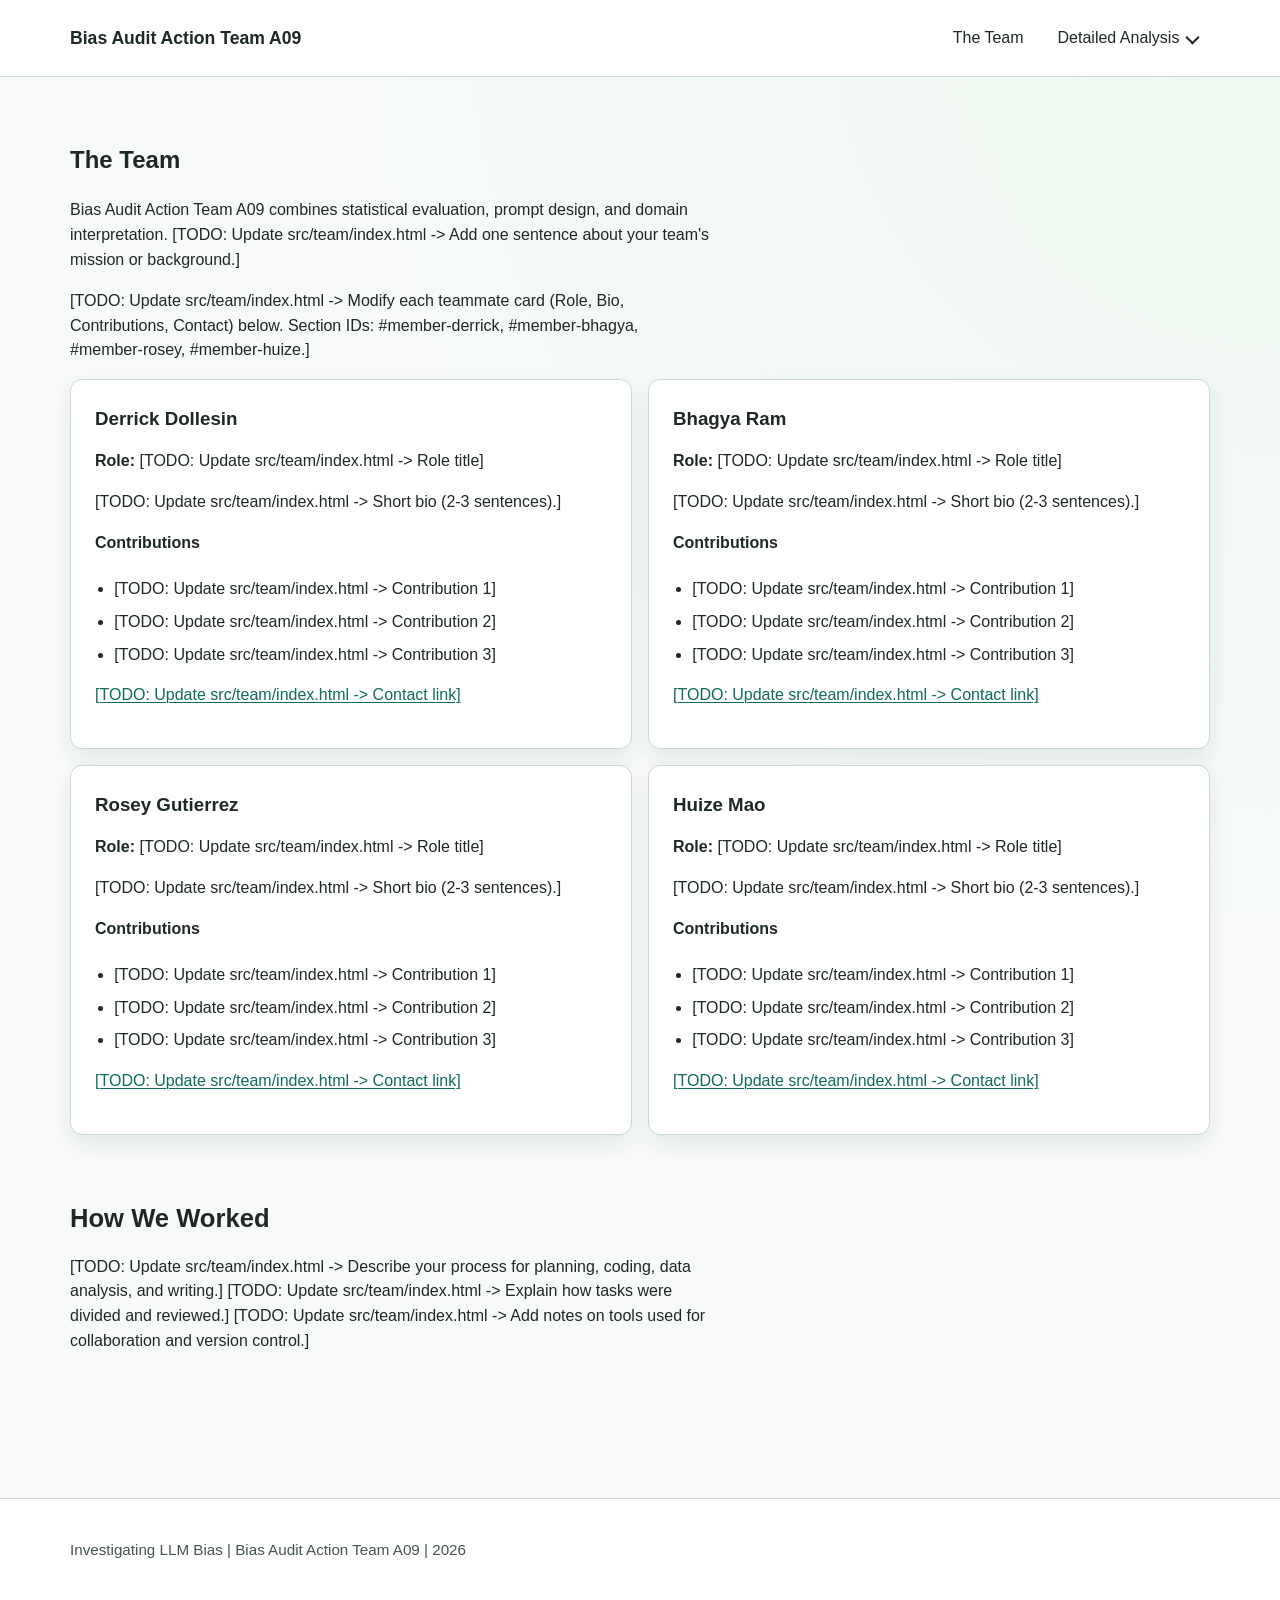
==== src/team/index.html @ f829f044 "laid out overall structure, read READM.ME to start filling in your section" ====
<!doctype html>
<html lang="en">
<head>
  <meta charset="utf-8">
  <meta name="viewport" content="width=device-width, initial-scale=1">
  <meta name="root-path" content="../../">
  <title>The Team | Investigating LLM Bias</title>
  <link rel="stylesheet" href="../../assets/css/styles.css">
</head>
<body>
  <div id="site-header"></div>

  <main>
    <section class="section container" aria-labelledby="team-title">
      <h1 id="team-title">The Team</h1>
      <p>
        Bias Audit Action Team A09 combines statistical evaluation, prompt design, and domain interpretation.
        [TODO: Update src/team/index.html -> Add one sentence about your team's mission or background.]
      </p>
      <p>
        [TODO: Update src/team/index.html -> Modify each teammate card (Role, Bio, Contributions, Contact) below.
        Section IDs: #member-derrick, #member-bhagya, #member-rosey, #member-huize.]
      </p>

      <div class="card-grid team-grid" aria-label="Team member cards">
        <article class="card" id="member-derrick">
          <h3>Derrick Dollesin</h3>
          <p><strong>Role:</strong> [TODO: Update src/team/index.html -> Role title]</p>
          <p>[TODO: Update src/team/index.html -> Short bio (2-3 sentences).]</p>
          <h4>Contributions</h4>
          <ul class="list-tight">
            <li>[TODO: Update src/team/index.html -> Contribution 1]</li>
            <li>[TODO: Update src/team/index.html -> Contribution 2]</li>
            <li>[TODO: Update src/team/index.html -> Contribution 3]</li>
          </ul>
          <p><a href="#">[TODO: Update src/team/index.html -> Contact link]</a></p>
        </article>

        <article class="card" id="member-bhagya">
          <h3>Bhagya Ram</h3>
          <p><strong>Role:</strong> [TODO: Update src/team/index.html -> Role title]</p>
          <p>[TODO: Update src/team/index.html -> Short bio (2-3 sentences).]</p>
          <h4>Contributions</h4>
          <ul class="list-tight">
            <li>[TODO: Update src/team/index.html -> Contribution 1]</li>
            <li>[TODO: Update src/team/index.html -> Contribution 2]</li>
            <li>[TODO: Update src/team/index.html -> Contribution 3]</li>
          </ul>
          <p><a href="#">[TODO: Update src/team/index.html -> Contact link]</a></p>
        </article>

        <article class="card" id="member-rosey">
          <h3>Rosey Gutierrez</h3>
          <p><strong>Role:</strong> [TODO: Update src/team/index.html -> Role title]</p>
          <p>[TODO: Update src/team/index.html -> Short bio (2-3 sentences).]</p>
          <h4>Contributions</h4>
          <ul class="list-tight">
            <li>[TODO: Update src/team/index.html -> Contribution 1]</li>
            <li>[TODO: Update src/team/index.html -> Contribution 2]</li>
            <li>[TODO: Update src/team/index.html -> Contribution 3]</li>
          </ul>
          <p><a href="#">[TODO: Update src/team/index.html -> Contact link]</a></p>
        </article>

        <article class="card" id="member-huize">
          <h3>Huize Mao</h3>
          <p><strong>Role:</strong> [TODO: Update src/team/index.html -> Role title]</p>
          <p>[TODO: Update src/team/index.html -> Short bio (2-3 sentences).]</p>
          <h4>Contributions</h4>
          <ul class="list-tight">
            <li>[TODO: Update src/team/index.html -> Contribution 1]</li>
            <li>[TODO: Update src/team/index.html -> Contribution 2]</li>
            <li>[TODO: Update src/team/index.html -> Contribution 3]</li>
          </ul>
          <p><a href="#">[TODO: Update src/team/index.html -> Contact link]</a></p>
        </article>
      </div>
    </section>

    <section class="section container" aria-labelledby="process-title">
      <h2 id="process-title">How We Worked</h2>
      <p>
        [TODO: Update src/team/index.html -> Describe your process for planning, coding, data analysis, and writing.]
        [TODO: Update src/team/index.html -> Explain how tasks were divided and reviewed.]
        [TODO: Update src/team/index.html -> Add notes on tools used for collaboration and version control.]
      </p>
    </section>
  </main>

  <div id="site-footer"></div>

  <script type="module" src="../../assets/js/main.js"></script>
</body>
</html>
---- assets/css/styles.css ----
:root {
  --color-bg: #f7faf8;
  --color-surface: #ffffff;
  --color-surface-alt: #ecf4ef;
  --color-text: #1e2925;
  --color-text-soft: #45544d;
  --color-primary: #0f6b5c;
  --color-primary-dark: #0b5449;
  --color-border: #cddbd4;
  --color-focus: #c24700;
  --shadow-soft: 0 10px 24px rgba(15, 40, 33, 0.08);
  --radius-sm: 0.4rem;
  --radius-md: 0.75rem;
  --radius-lg: 1rem;
  --space-1: 0.25rem;
  --space-2: 0.5rem;
  --space-3: 0.75rem;
  --space-4: 1rem;
  --space-5: 1.5rem;
  --space-6: 2rem;
  --space-7: 3rem;
  --space-8: 4rem;
  --font-heading: "Segoe UI", "Avenir Next", "Helvetica Neue", sans-serif;
  --font-body: "Segoe UI", "Avenir Next", "Helvetica Neue", sans-serif;
  --line-max: 72ch;
}

* {
  box-sizing: border-box;
}

html {
  scroll-behavior: smooth;
}

body {
  margin: 0;
  font-family: var(--font-body);
  color: var(--color-text);
  background: radial-gradient(circle at top right, #edf7f0 0%, var(--color-bg) 45%);
  line-height: 1.55;
}

a {
  color: var(--color-primary);
  text-decoration-thickness: 0.09em;
  text-underline-offset: 0.15em;
}

a:hover {
  color: var(--color-primary-dark);
}

a:focus-visible,
button:focus-visible,
summary:focus-visible {
  outline: 3px solid var(--color-focus);
  outline-offset: 2px;
  border-radius: var(--radius-sm);
}

img,
svg {
  max-width: 100%;
}

main {
  padding-bottom: var(--space-8);
}

.container {
  width: min(1140px, 100% - 3rem);
  margin-inline: auto;
}

.section {
  margin-top: var(--space-8);
}

.section h2 {
  font-family: var(--font-heading);
  font-size: clamp(1.6rem, 2vw, 2.1rem);
  margin-bottom: var(--space-3);
}

.section h3 {
  font-family: var(--font-heading);
  margin-top: var(--space-5);
  margin-bottom: var(--space-2);
}

.section p,
.section li {
  max-width: var(--line-max);
}

.site-header {
  border-bottom: 1px solid var(--color-border);
  background: rgba(255, 255, 255, 0.97);
  backdrop-filter: blur(4px);
  position: sticky;
  top: 0;
  z-index: 100;
}

.header-row {
  display: flex;
  align-items: center;
  justify-content: space-between;
  gap: var(--space-4);
  padding: var(--space-4) 0;
}

.site-brand {
  font-family: var(--font-heading);
  font-size: 1.1rem;
  font-weight: 700;
  text-decoration: none;
  color: var(--color-text);
}

.nav-toggle {
  display: none;
  width: 2.5rem;
  height: 2.5rem;
  align-items: center;
  justify-content: center;
  border-radius: var(--radius-sm);
  border: 1px solid var(--color-border);
  background: var(--color-surface);
  color: var(--color-text);
  position: sticky;
  top: 0.5rem;
  z-index: 130;
}

.hamburger,
.hamburger::before,
.hamburger::after {
  display: block;
  width: 1.15rem;
  height: 2px;
  background: currentColor;
  position: relative;
}

.hamburger::before,
.hamburger::after {
  content: "";
  position: absolute;
  left: 0;
}

.hamburger::before {
  top: -6px;
}

.hamburger::after {
  top: 6px;
}

.sr-only {
  position: absolute;
  width: 1px;
  height: 1px;
  padding: 0;
  margin: -1px;
  overflow: hidden;
  clip: rect(0, 0, 0, 0);
  white-space: nowrap;
  border: 0;
}

.site-nav {
  display: block;
  position: static;
  border: 0;
  background: transparent;
}

.nav-list {
  list-style: none;
  margin: 0;
  padding: 0;
  display: flex;
  align-items: center;
  gap: var(--space-2);
}

.nav-item {
  position: relative;
}

.nav-link {
  width: auto;
  display: inline-flex;
  align-items: center;
  justify-content: space-between;
  gap: var(--space-2);
  border: 1px solid transparent;
  background: transparent;
  color: var(--color-text);
  text-decoration: none;
  font: inherit;
  border-radius: var(--radius-sm);
  padding: 0.55rem 0.75rem;
}

.nav-link:hover {
  background: var(--color-surface-alt);
}

.caret {
  width: 0.6rem;
  height: 0.6rem;
  border-right: 2px solid currentColor;
  border-bottom: 2px solid currentColor;
  transform: rotate(45deg) translateY(-1px);
}

.dropdown-menu {
  position: absolute;
  top: calc(100% + 0.25rem);
  right: 0;
  min-width: 14rem;
  list-style: none;
  margin: 0;
  padding: var(--space-2);
  border: 1px solid var(--color-border);
  border-radius: var(--radius-sm);
  background: var(--color-surface);
  display: none;
  gap: var(--space-1);
  box-shadow: var(--shadow-soft);
}

.nav-dropdown:hover > .dropdown-menu,
.nav-dropdown:focus-within > .dropdown-menu {
  display: grid;
}

.dropdown-link {
  display: block;
  padding: 0.5rem 0.65rem;
  border-radius: var(--radius-sm);
  text-decoration: none;
  color: var(--color-text);
}

.dropdown-link:hover {
  background: var(--color-surface-alt);
}

.hero {
  margin-top: var(--space-6);
  border: 1px solid var(--color-border);
  border-radius: var(--radius-lg);
  background: linear-gradient(145deg, #ffffff 0%, #eef8f2 100%);
  padding: clamp(2rem, 3vw, 3.2rem);
  box-shadow: var(--shadow-soft);
}

.hero h1 {
  font-size: clamp(2.25rem, 4.8vw, 3.4rem);
  margin: 0;
  line-height: 1.1;
}

.hero p {
  margin-top: var(--space-3);
  max-width: 62ch;
  color: var(--color-text-soft);
}

.icon-links {
  margin-top: var(--space-5);
  display: flex;
  flex-wrap: wrap;
  gap: var(--space-3);
}

.icon-button {
  display: inline-flex;
  align-items: center;
  gap: var(--space-2);
  border: 1px solid var(--color-border);
  border-radius: 999px;
  padding: 0.55rem 0.9rem;
  background: var(--color-surface);
  color: var(--color-text);
  text-decoration: none;
  font-weight: 600;
}

.icon-button:hover {
  border-color: var(--color-primary);
  color: var(--color-primary-dark);
}

.audit-summary {
  margin-top: var(--space-6);
  border: 1px solid var(--color-border);
  border-radius: var(--radius-md);
  background: var(--color-surface);
  padding: var(--space-5);
  box-shadow: var(--shadow-soft);
}

.summary-block {
  margin-top: var(--space-4);
  padding: var(--space-4);
  border-radius: var(--radius-sm);
  background: #f3f9f5;
  border: 1px solid var(--color-border);
}

.summary-block h4 {
  margin-top: 0;
  margin-bottom: var(--space-2);
  font-size: 1.05rem;
}

.chart-grid {
  display: grid;
  grid-template-columns: repeat(2, minmax(0, 1fr));
  gap: var(--space-3);
  margin-top: var(--space-3);
}

.chart-placeholder {
  min-height: 220px;
  border: 1px dashed #7b988c;
  border-radius: var(--radius-sm);
  background: #fbfefd;
  display: flex;
  align-items: center;
  justify-content: center;
  padding: var(--space-4);
}

.chart-placeholder-message {
  text-align: center;
}

.chart-placeholder-message p {
  margin: var(--space-2) 0;
}

.chart-svg {
  width: 100%;
  height: auto;
}

.chart-svg .bar {
  fill: #2f8877;
}

.chart-title {
  fill: #173831;
  font-size: 13px;
  font-weight: 600;
}

.link-row {
  margin-top: var(--space-3);
  display: flex;
  flex-wrap: wrap;
  gap: var(--space-3);
}

.card-grid {
  display: grid;
  grid-template-columns: repeat(2, minmax(0, 1fr));
  gap: var(--space-4);
}

.card {
  border: 1px solid var(--color-border);
  border-radius: var(--radius-md);
  padding: var(--space-5);
  background: var(--color-surface);
  box-shadow: var(--shadow-soft);
}

.card h3,
.card h4 {
  margin-top: 0;
}

.callout {
  border-left: 4px solid var(--color-primary);
  background: #f1faf6;
  padding: var(--space-4);
  border-radius: var(--radius-sm);
}

.list-tight {
  padding-left: 1.2rem;
}

.list-tight li + li {
  margin-top: var(--space-2);
}

.site-footer {
  margin-top: var(--space-8);
  border-top: 1px solid var(--color-border);
  background: #ffffff;
}

.footer-row {
  padding: var(--space-5) 0;
  color: var(--color-text-soft);
  font-size: 0.95rem;
}

@media (max-width: 980px) {
  .chart-grid,
  .card-grid {
    grid-template-columns: 1fr;
  }
}

@media (max-width: 839px) {
  .container {
    width: min(1100px, 100% - 2rem);
  }

  .nav-toggle {
    display: inline-flex;
  }

  .site-nav {
    display: none;
    position: absolute;
    left: 0;
    right: 0;
    top: 100%;
    background: var(--color-surface);
    border-bottom: 1px solid var(--color-border);
    box-shadow: var(--shadow-soft);
  }

  .site-header.menu-open .site-nav {
    display: block;
  }

  .nav-list {
    display: grid;
    gap: var(--space-2);
    padding: var(--space-3);
  }

  .nav-link {
    width: 100%;
  }

  .dropdown-menu {
    display: grid;
    position: static;
    min-width: auto;
    margin-top: var(--space-2);
    box-shadow: none;
  }

  .hero {
    padding: clamp(1.5rem, 2.6vw, 3rem);
  }

  .hero h1 {
    font-size: clamp(2rem, 5vw, 3rem);
  }
}
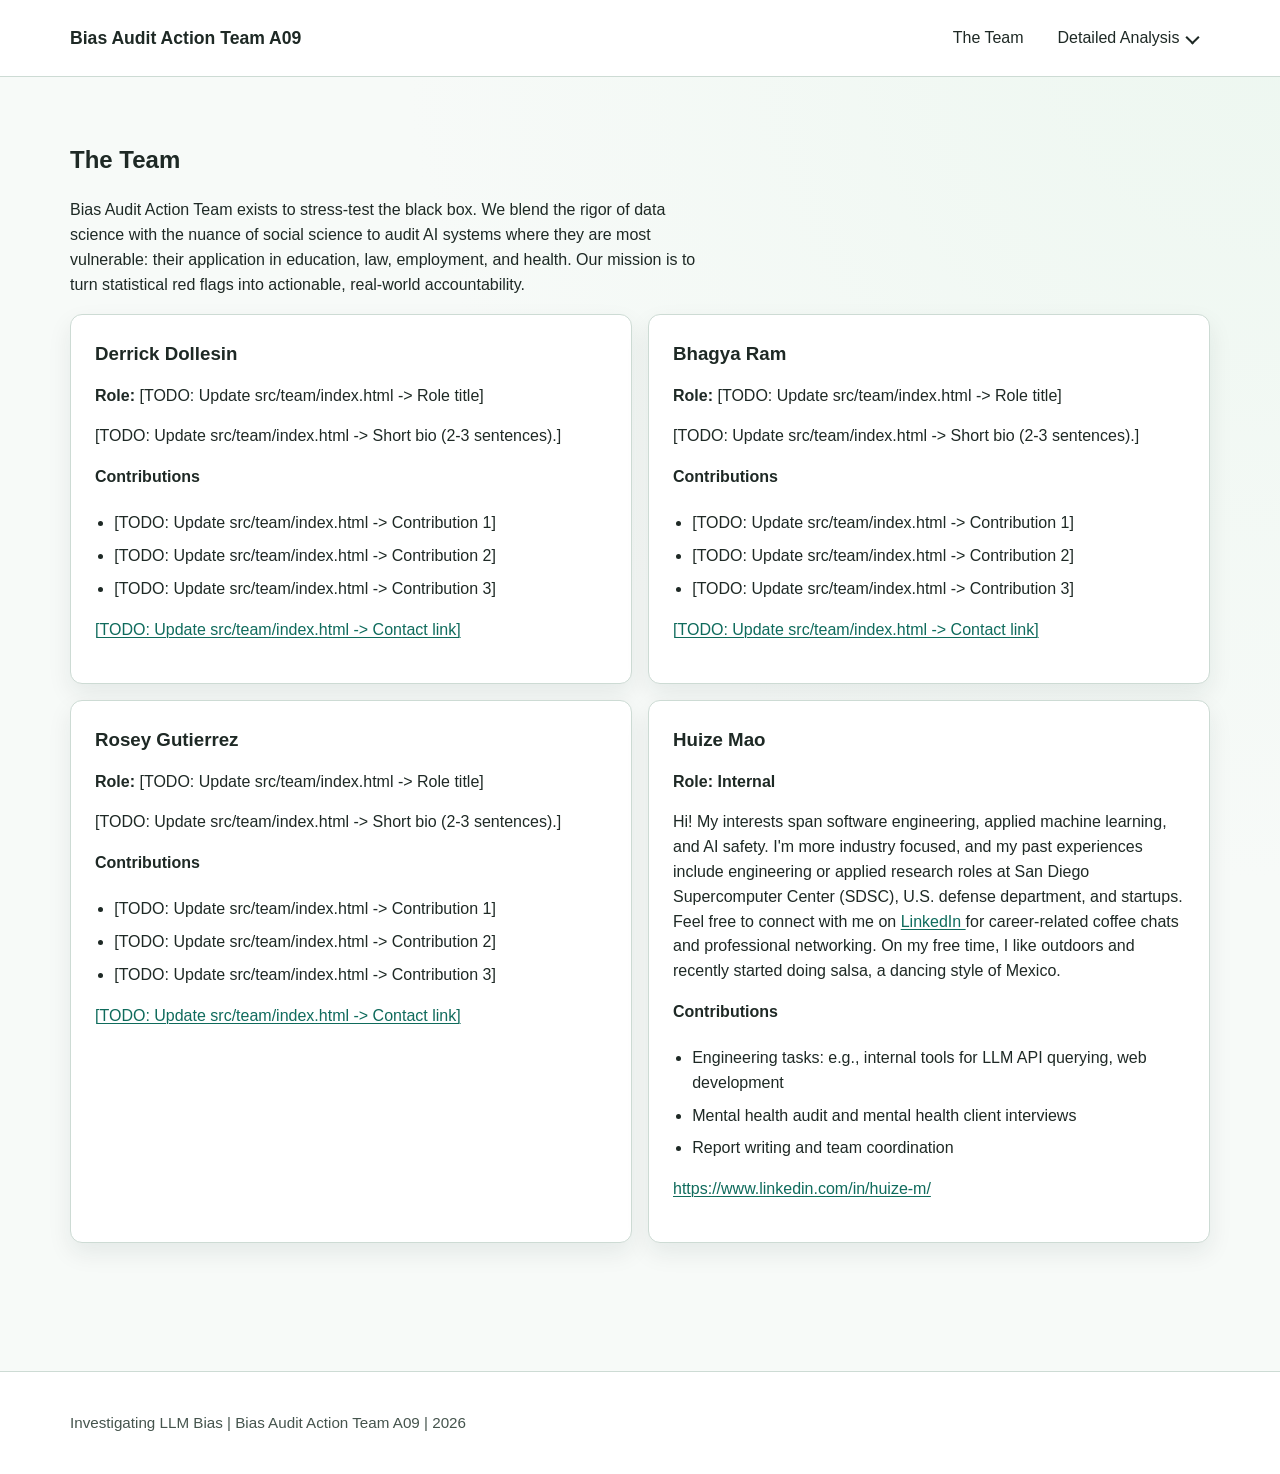
==== commit 8cee05f1: "intro section of home page + team" ====
--- a/src/team/index.html
+++ b/src/team/index.html
@@ -14,12 +14,7 @@
     <section class="section container" aria-labelledby="team-title">
       <h1 id="team-title">The Team</h1>
       <p>
-        Bias Audit Action Team A09 combines statistical evaluation, prompt design, and domain interpretation.
-        [TODO: Update src/team/index.html -> Add one sentence about your team's mission or background.]
-      </p>
-      <p>
-        [TODO: Update src/team/index.html -> Modify each teammate card (Role, Bio, Contributions, Contact) below.
-        Section IDs: #member-derrick, #member-bhagya, #member-rosey, #member-huize.]
+        Bias Audit Action Team exists to stress-test the black box. We blend the rigor of data science with the nuance of social science to audit AI systems where they are most vulnerable: their application in education, law, employment, and health. Our mission is to turn statistical red flags into actionable, real-world accountability.
       </p>
 
       <div class="card-grid team-grid" aria-label="Team member cards">
@@ -64,27 +59,19 @@
 
         <article class="card" id="member-huize">
           <h3>Huize Mao</h3>
-          <p><strong>Role:</strong> [TODO: Update src/team/index.html -> Role title]</p>
-          <p>[TODO: Update src/team/index.html -> Short bio (2-3 sentences).]</p>
+          <p><strong>Role: Internal </strong> </p>
+          <p>Hi! My interests span software engineering, applied machine learning, and AI safety. I'm more industry focused, and my past experiences include engineering or applied research roles at San Diego Supercomputer Center (SDSC), U.S. defense department, and startups. Feel free to connect with me on <a href="https://www.linkedin.com/in/huize-m/"> LinkedIn </a> for career-related coffee chats and professional networking. On my free time, I like outdoors and recently started doing salsa, a dancing style of Mexico. </p>
           <h4>Contributions</h4>
           <ul class="list-tight">
-            <li>[TODO: Update src/team/index.html -> Contribution 1]</li>
-            <li>[TODO: Update src/team/index.html -> Contribution 2]</li>
-            <li>[TODO: Update src/team/index.html -> Contribution 3]</li>
+            <li>Engineering tasks: e.g., internal tools for LLM API querying, web development</li>
+            <li>Mental health audit and mental health client interviews</li>
+            <li>Report writing and team coordination</li>
           </ul>
-          <p><a href="#">[TODO: Update src/team/index.html -> Contact link]</a></p>
+          <p><a href="#">https://www.linkedin.com/in/huize-m/</a></p>
         </article>
       </div>
     </section>
 
-    <section class="section container" aria-labelledby="process-title">
-      <h2 id="process-title">How We Worked</h2>
-      <p>
-        [TODO: Update src/team/index.html -> Describe your process for planning, coding, data analysis, and writing.]
-        [TODO: Update src/team/index.html -> Explain how tasks were divided and reviewed.]
-        [TODO: Update src/team/index.html -> Add notes on tools used for collaboration and version control.]
-      </p>
-    </section>
   </main>
 
   <div id="site-footer"></div>
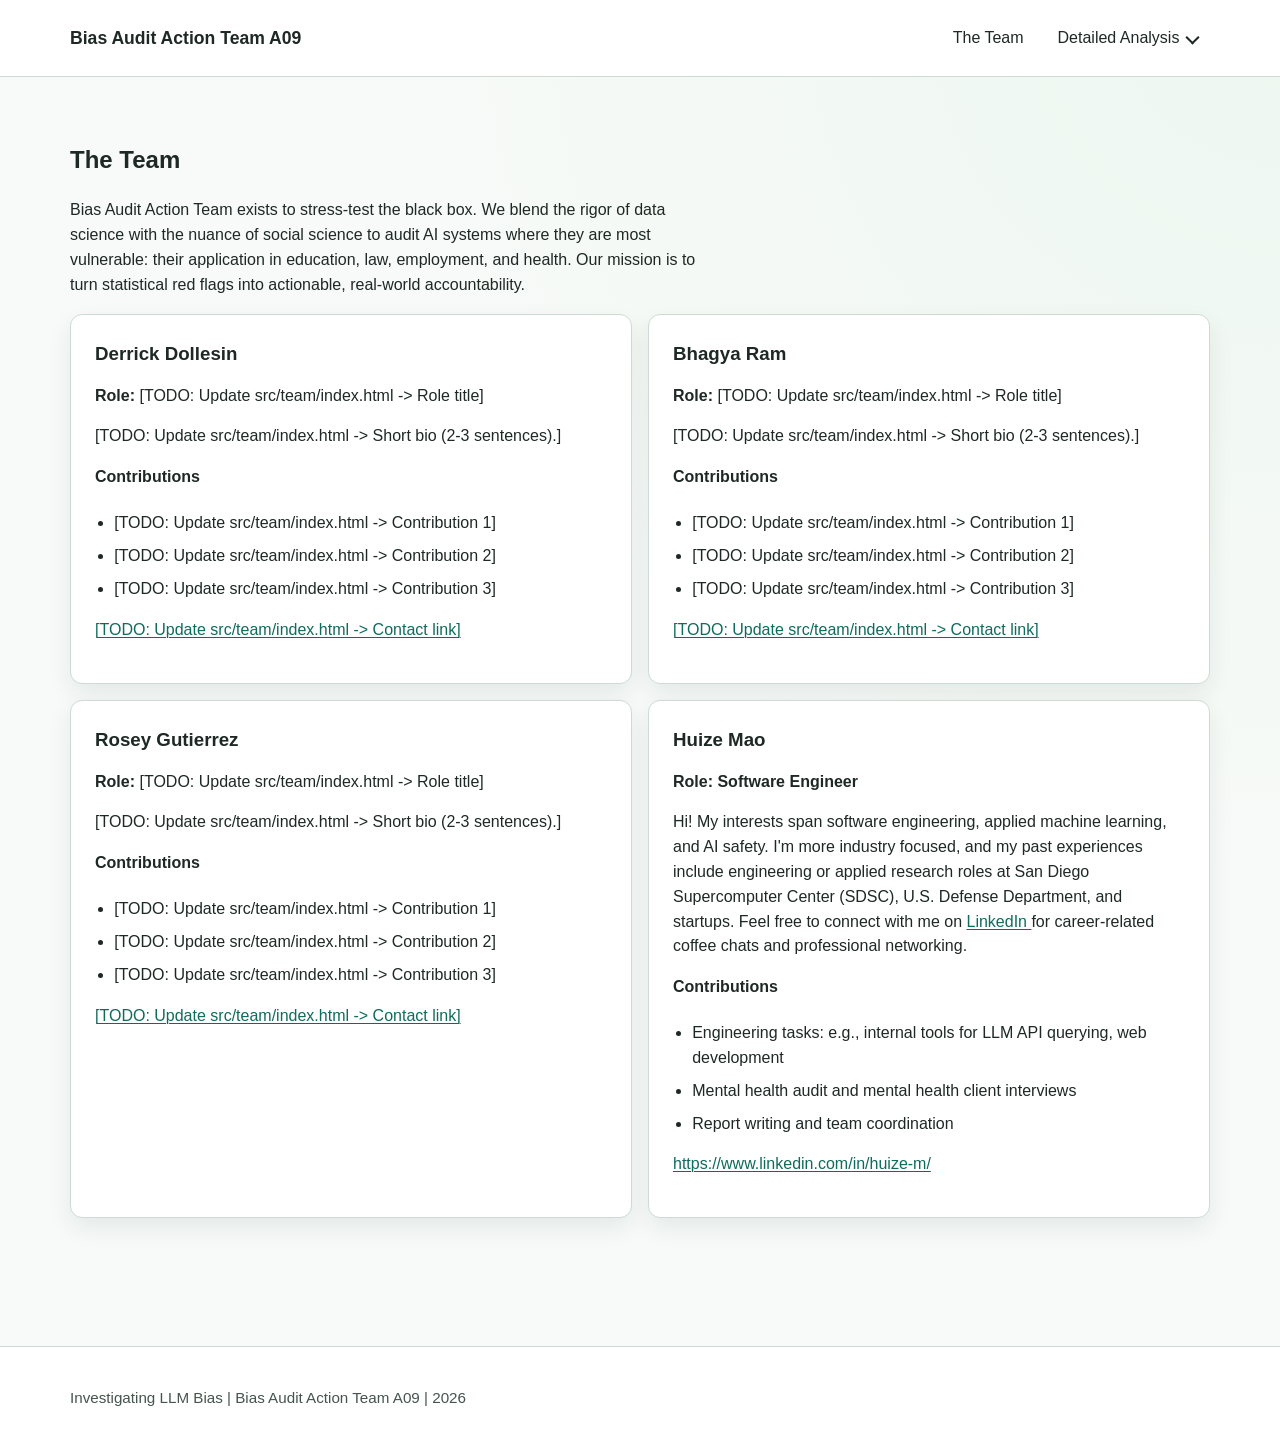
==== commit 2ea04b16: "add employment screening; udpate huize's profile" ====
--- a/src/team/index.html
+++ b/src/team/index.html
@@ -59,8 +59,8 @@
 
         <article class="card" id="member-huize">
           <h3>Huize Mao</h3>
-          <p><strong>Role: Internal </strong> </p>
-          <p>Hi! My interests span software engineering, applied machine learning, and AI safety. I'm more industry focused, and my past experiences include engineering or applied research roles at San Diego Supercomputer Center (SDSC), U.S. defense department, and startups. Feel free to connect with me on <a href="https://www.linkedin.com/in/huize-m/"> LinkedIn </a> for career-related coffee chats and professional networking. On my free time, I like outdoors and recently started doing salsa, a dancing style of Mexico. </p>
+          <p><strong>Role: Software Engineer </strong> </p>
+          <p>Hi! My interests span software engineering, applied machine learning, and AI safety. I'm more industry focused, and my past experiences include engineering or applied research roles at San Diego Supercomputer Center (SDSC), U.S. Defense Department, and startups. Feel free to connect with me on <a href="https://www.linkedin.com/in/huize-m/"> LinkedIn </a> for career-related coffee chats and professional networking.</p>
           <h4>Contributions</h4>
           <ul class="list-tight">
             <li>Engineering tasks: e.g., internal tools for LLM API querying, web development</li>
--- a/assets/css/styles.css
+++ b/assets/css/styles.css
@@ -220,7 +220,7 @@
 
 .dropdown-menu {
   position: absolute;
-  top: calc(100% + 0.25rem);
+  top: 100%;
   right: 0;
   min-width: 14rem;
   list-style: none;
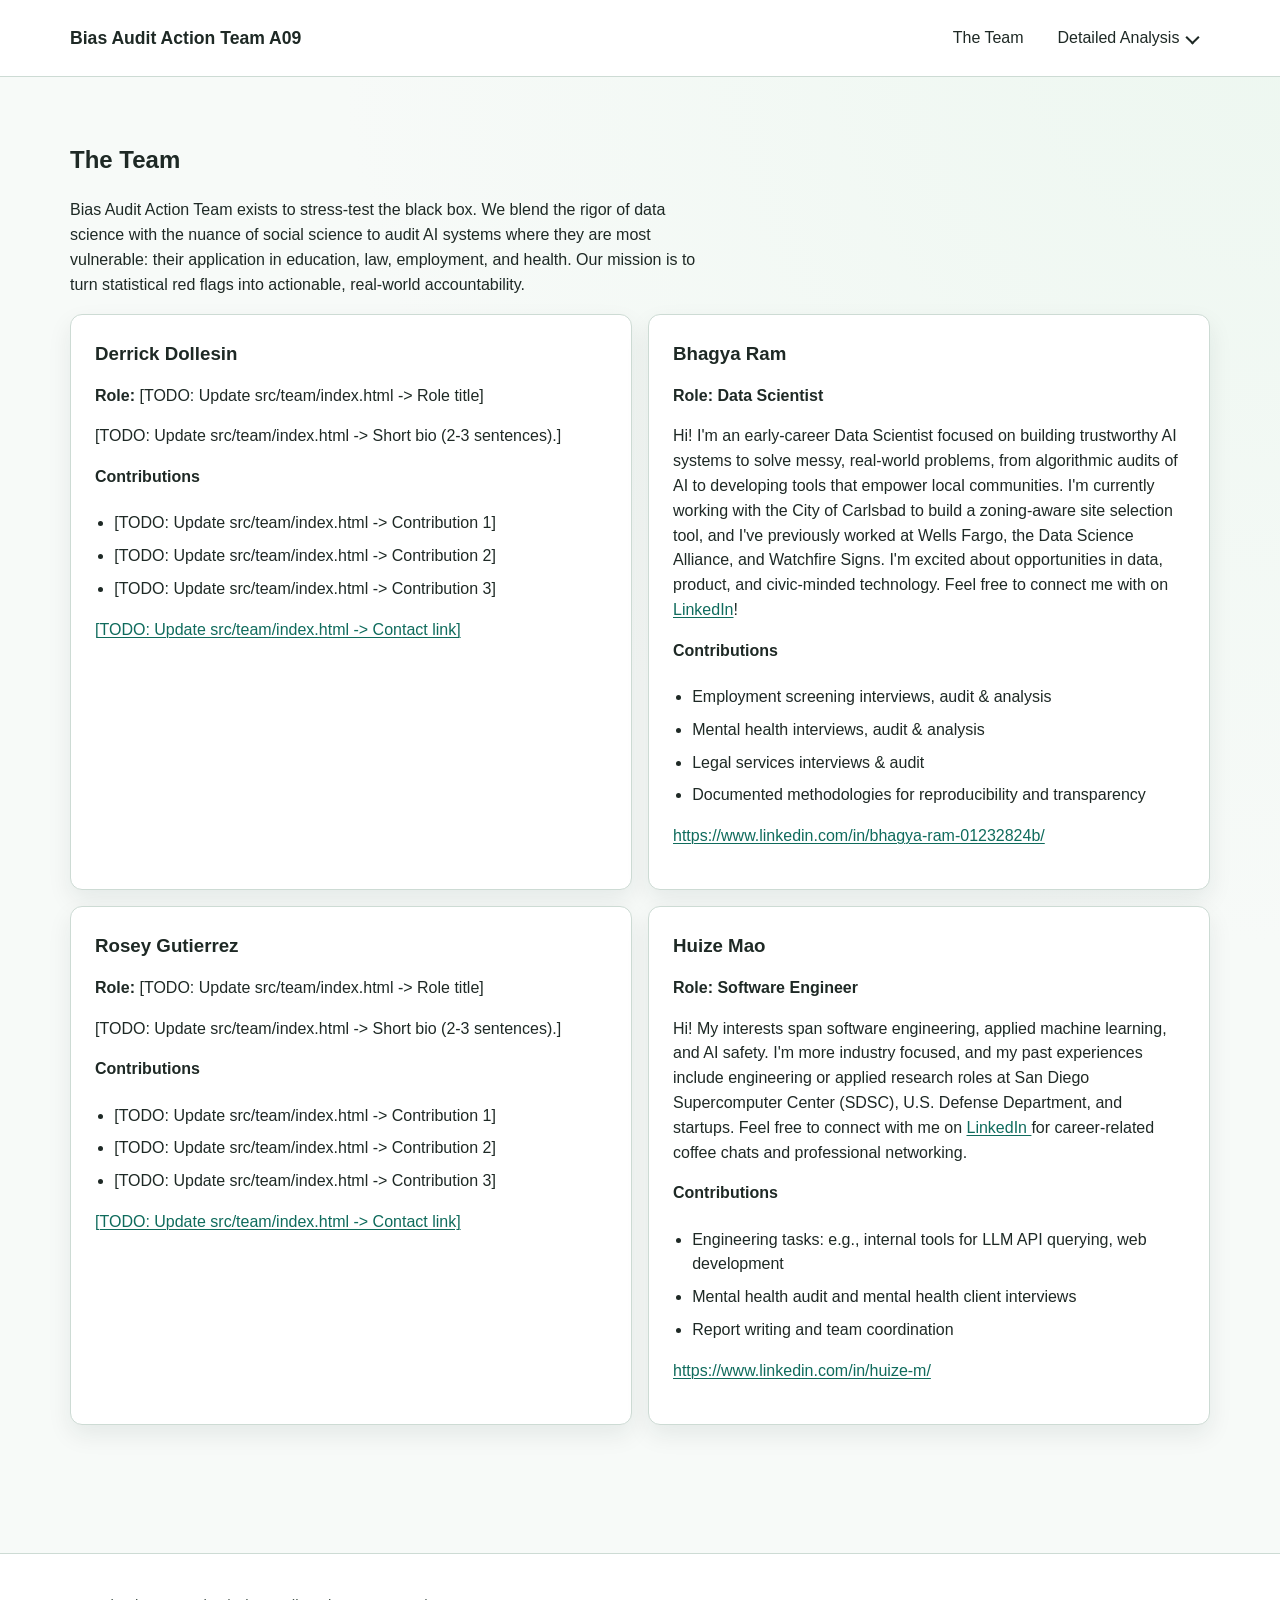
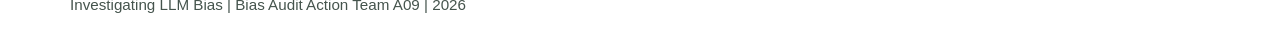
==== commit a31886d9: "included bio, medical triage summary" ====
--- a/src/team/index.html
+++ b/src/team/index.html
@@ -33,15 +33,22 @@
 
         <article class="card" id="member-bhagya">
           <h3>Bhagya Ram</h3>
-          <p><strong>Role:</strong> [TODO: Update src/team/index.html -> Role title]</p>
-          <p>[TODO: Update src/team/index.html -> Short bio (2-3 sentences).]</p>
+          <p><strong>Role: Data Scientist</strong> </p>
+          <p>Hi! I'm an early-career Data Scientist focused on building trustworthy AI systems to solve messy, 
+            real-world problems, from algorithmic audits of AI to developing tools that empower local communities. 
+            I'm currently working with the City of Carlsbad to build a zoning-aware site selection tool, and I've 
+            previously worked at Wells Fargo, the Data Science Alliance, and Watchfire Signs. 
+            
+            I'm excited about opportunities in data, product, and civic-minded technology. 
+            Feel free to connect me with on <a href="https://www.linkedin.com/in/bhagya-ram-01232824b/"> LinkedIn</a>!</p>
           <h4>Contributions</h4>
           <ul class="list-tight">
-            <li>[TODO: Update src/team/index.html -> Contribution 1]</li>
-            <li>[TODO: Update src/team/index.html -> Contribution 2]</li>
-            <li>[TODO: Update src/team/index.html -> Contribution 3]</li>
+            <li>Employment screening interviews, audit & analysis</li>
+            <li>Mental health interviews, audit & analysis</li>
+            <li>Legal services interviews & audit</li>
+            <li>Documented methodologies for reproducibility and transparency</li>
           </ul>
-          <p><a href="#">[TODO: Update src/team/index.html -> Contact link]</a></p>
+          <p><a href="https://www.linkedin.com/in/bhagya-ram-01232824b/">https://www.linkedin.com/in/bhagya-ram-01232824b/</a></p>
         </article>
 
         <article class="card" id="member-rosey">
@@ -67,7 +74,7 @@
             <li>Mental health audit and mental health client interviews</li>
             <li>Report writing and team coordination</li>
           </ul>
-          <p><a href="#">https://www.linkedin.com/in/huize-m/</a></p>
+          <p><a href="https://www.linkedin.com/in/huize-m/">https://www.linkedin.com/in/huize-m/</a></p>
         </article>
       </div>
     </section>
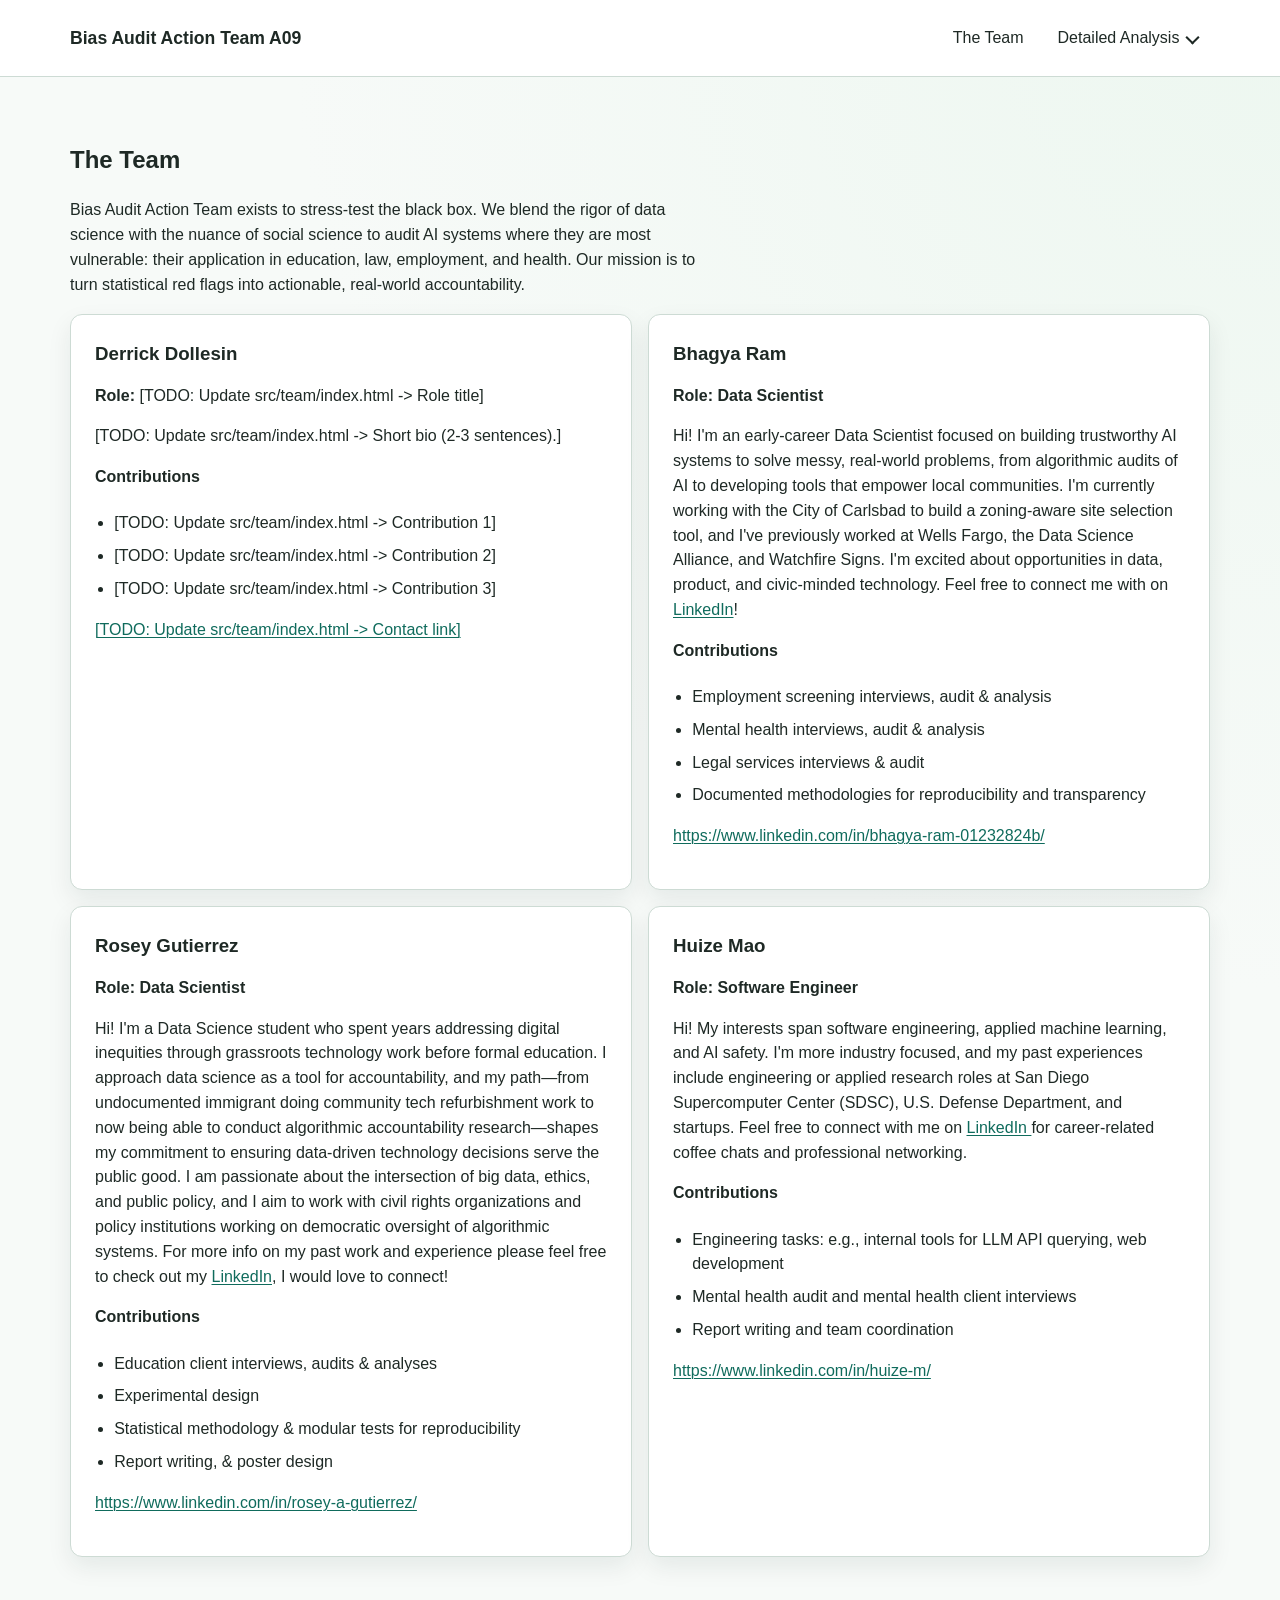
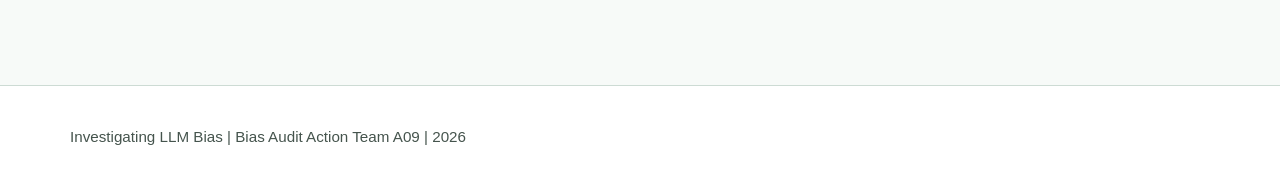
==== commit e5052446: "Added bio" ====
--- a/src/team/index.html
+++ b/src/team/index.html
@@ -53,15 +53,22 @@
 
         <article class="card" id="member-rosey">
           <h3>Rosey Gutierrez</h3>
-          <p><strong>Role:</strong> [TODO: Update src/team/index.html -> Role title]</p>
-          <p>[TODO: Update src/team/index.html -> Short bio (2-3 sentences).]</p>
+          <p><strong>Role: Data Scientist</strong></p>
+          <p>Hi! I'm a Data Science student who spent years addressing digital inequities through grassroots technology work before formal education. 
+            I approach data science as a tool for accountability, and my path—from undocumented immigrant doing community tech refurbishment work to now being able to 
+            conduct algorithmic accountability research—shapes my commitment to ensuring data-driven technology decisions serve the public good. 
+            I am passionate about the intersection of big data, ethics, and public policy, and I aim to work with civil rights organizations 
+            and policy institutions working on democratic oversight of algorithmic systems. 
+            For more info on my past work and experience please feel free to check out my <a href="https://www.linkedin.com/in/rosey-a-gutierrez/"> LinkedIn</a>, 
+            I would love to connect!</p>
           <h4>Contributions</h4>
           <ul class="list-tight">
-            <li>[TODO: Update src/team/index.html -> Contribution 1]</li>
-            <li>[TODO: Update src/team/index.html -> Contribution 2]</li>
-            <li>[TODO: Update src/team/index.html -> Contribution 3]</li>
+            <li>Education client interviews, audits & analyses</li>
+            <li>Experimental design</li>
+            <li>Statistical methodology & modular tests for reproducibility</li>
+            <li>Report writing, & poster design</li>
           </ul>
-          <p><a href="#">[TODO: Update src/team/index.html -> Contact link]</a></p>
+          <p><a href="https://www.linkedin.com/in/rosey-a-gutierrez/">https://www.linkedin.com/in/rosey-a-gutierrez/</a></p>
         </article>
 
         <article class="card" id="member-huize">
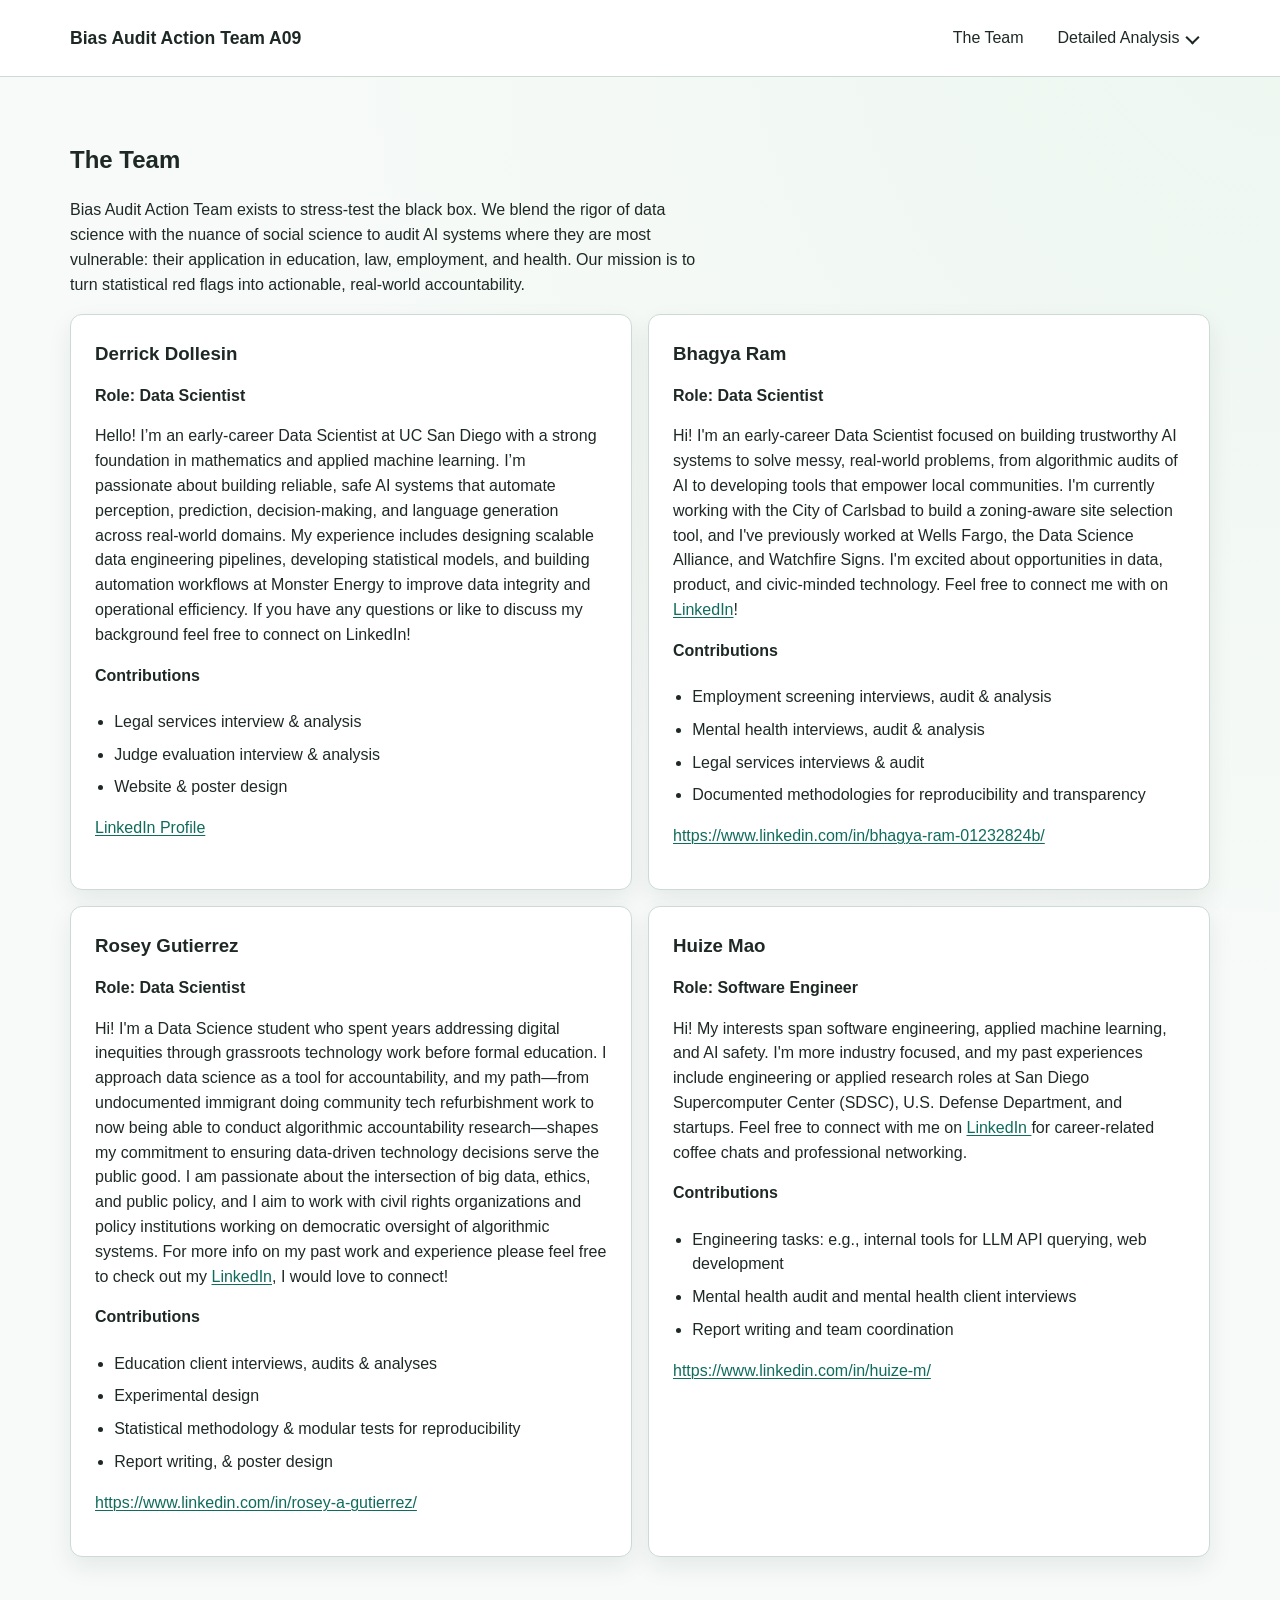
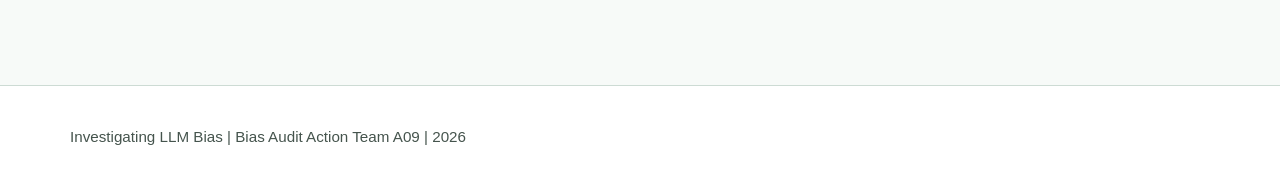
==== commit 91c541af: "writing derrick bio" ====
--- a/src/team/index.html
+++ b/src/team/index.html
@@ -20,15 +20,19 @@
       <div class="card-grid team-grid" aria-label="Team member cards">
         <article class="card" id="member-derrick">
           <h3>Derrick Dollesin</h3>
-          <p><strong>Role:</strong> [TODO: Update src/team/index.html -> Role title]</p>
-          <p>[TODO: Update src/team/index.html -> Short bio (2-3 sentences).]</p>
+          <p><strong>Role: Data Scientist</p></strong>
+          <p>Hello! I’m an early-career Data Scientist at UC San Diego with a strong foundation in mathematics and applied machine learning. 
+            I’m passionate about building reliable, safe AI systems that automate perception, prediction, decision-making, and language generation across real-world domains. 
+            My experience includes designing scalable data engineering pipelines, developing statistical models, and building automation workflows at Monster Energy to improve data integrity and operational efficiency.
+            If you have any questions or like to discuss my background feel free to connect on LinkedIn!
+          </p>
           <h4>Contributions</h4>
           <ul class="list-tight">
-            <li>[TODO: Update src/team/index.html -> Contribution 1]</li>
-            <li>[TODO: Update src/team/index.html -> Contribution 2]</li>
-            <li>[TODO: Update src/team/index.html -> Contribution 3]</li>
+            <li>Legal services interview & analysis</li>
+            <li>Judge evaluation interview & analysis</li>
+            <li>Website & poster design</li>
           </ul>
-          <p><a href="#">[TODO: Update src/team/index.html -> Contact link]</a></p>
+          <p><a href="https://www.linkedin.com/in/derrick-dollesin-9309832aa/">LinkedIn Profile</a></p>
         </article>
 
         <article class="card" id="member-bhagya">
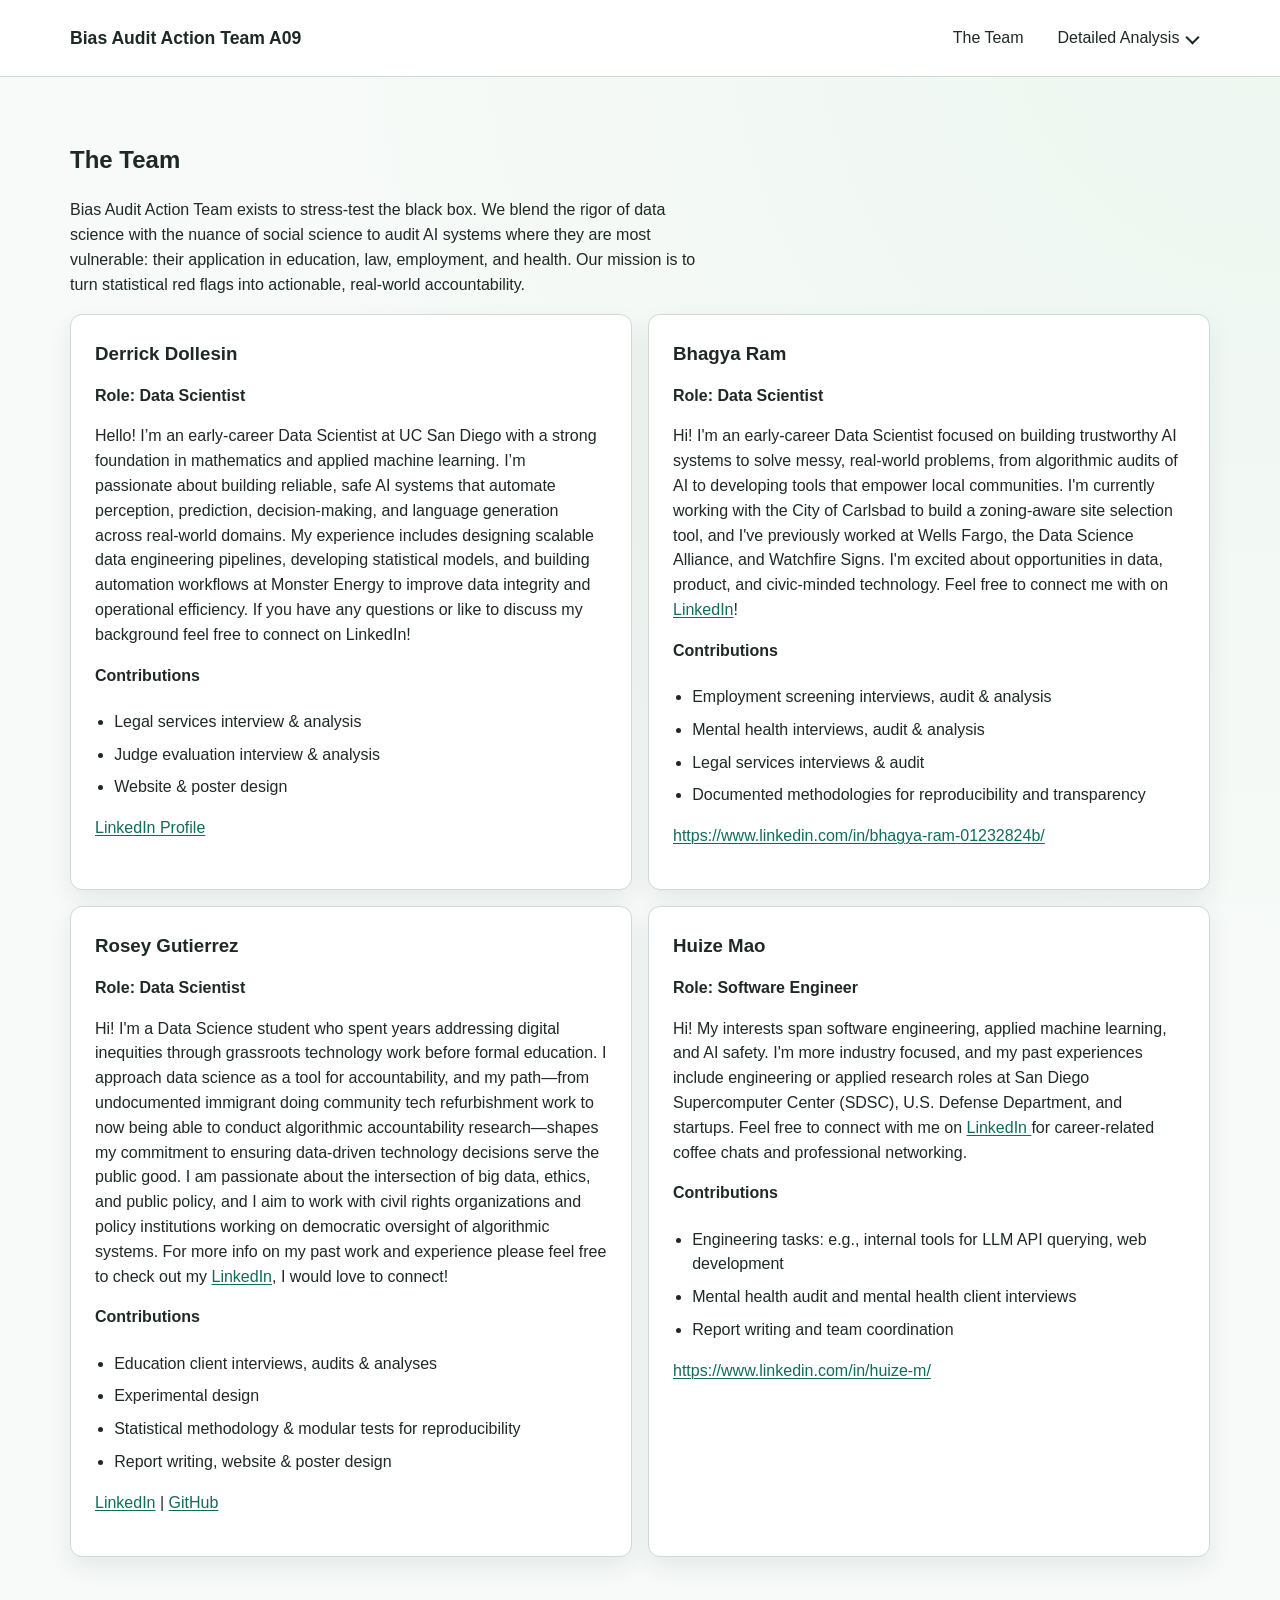
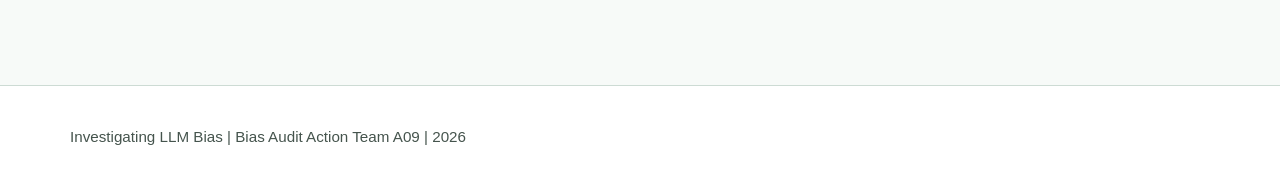
==== commit a748016f: "updated notebook links" ====
--- a/src/team/index.html
+++ b/src/team/index.html
@@ -70,9 +70,9 @@
             <li>Education client interviews, audits & analyses</li>
             <li>Experimental design</li>
             <li>Statistical methodology & modular tests for reproducibility</li>
-            <li>Report writing, & poster design</li>
+            <li>Report writing, website & poster design</li>
           </ul>
-          <p><a href="https://www.linkedin.com/in/rosey-a-gutierrez/">https://www.linkedin.com/in/rosey-a-gutierrez/</a></p>
+          <p><a href="https://www.linkedin.com/in/rosey-a-gutierrez/">LinkedIn</a> | <a href="https://github.com/roseyroseo">GitHub</a></p>
         </article>
 
         <article class="card" id="member-huize">
--- a/assets/css/styles.css
+++ b/assets/css/styles.css
@@ -346,6 +346,21 @@
   margin: var(--space-2) 0;
 }
 
+.chart-figure {
+  width: 100%;
+  margin: 0;
+}
+
+.chart-screenshot {
+  display: block;
+  width: 100%;
+  max-height: 420px;
+  object-fit: contain;
+  border-radius: var(--radius-sm);
+  box-shadow: var(--shadow-soft);
+  background: #ffffff;
+}
+
 .chart-svg {
   width: 100%;
   height: auto;
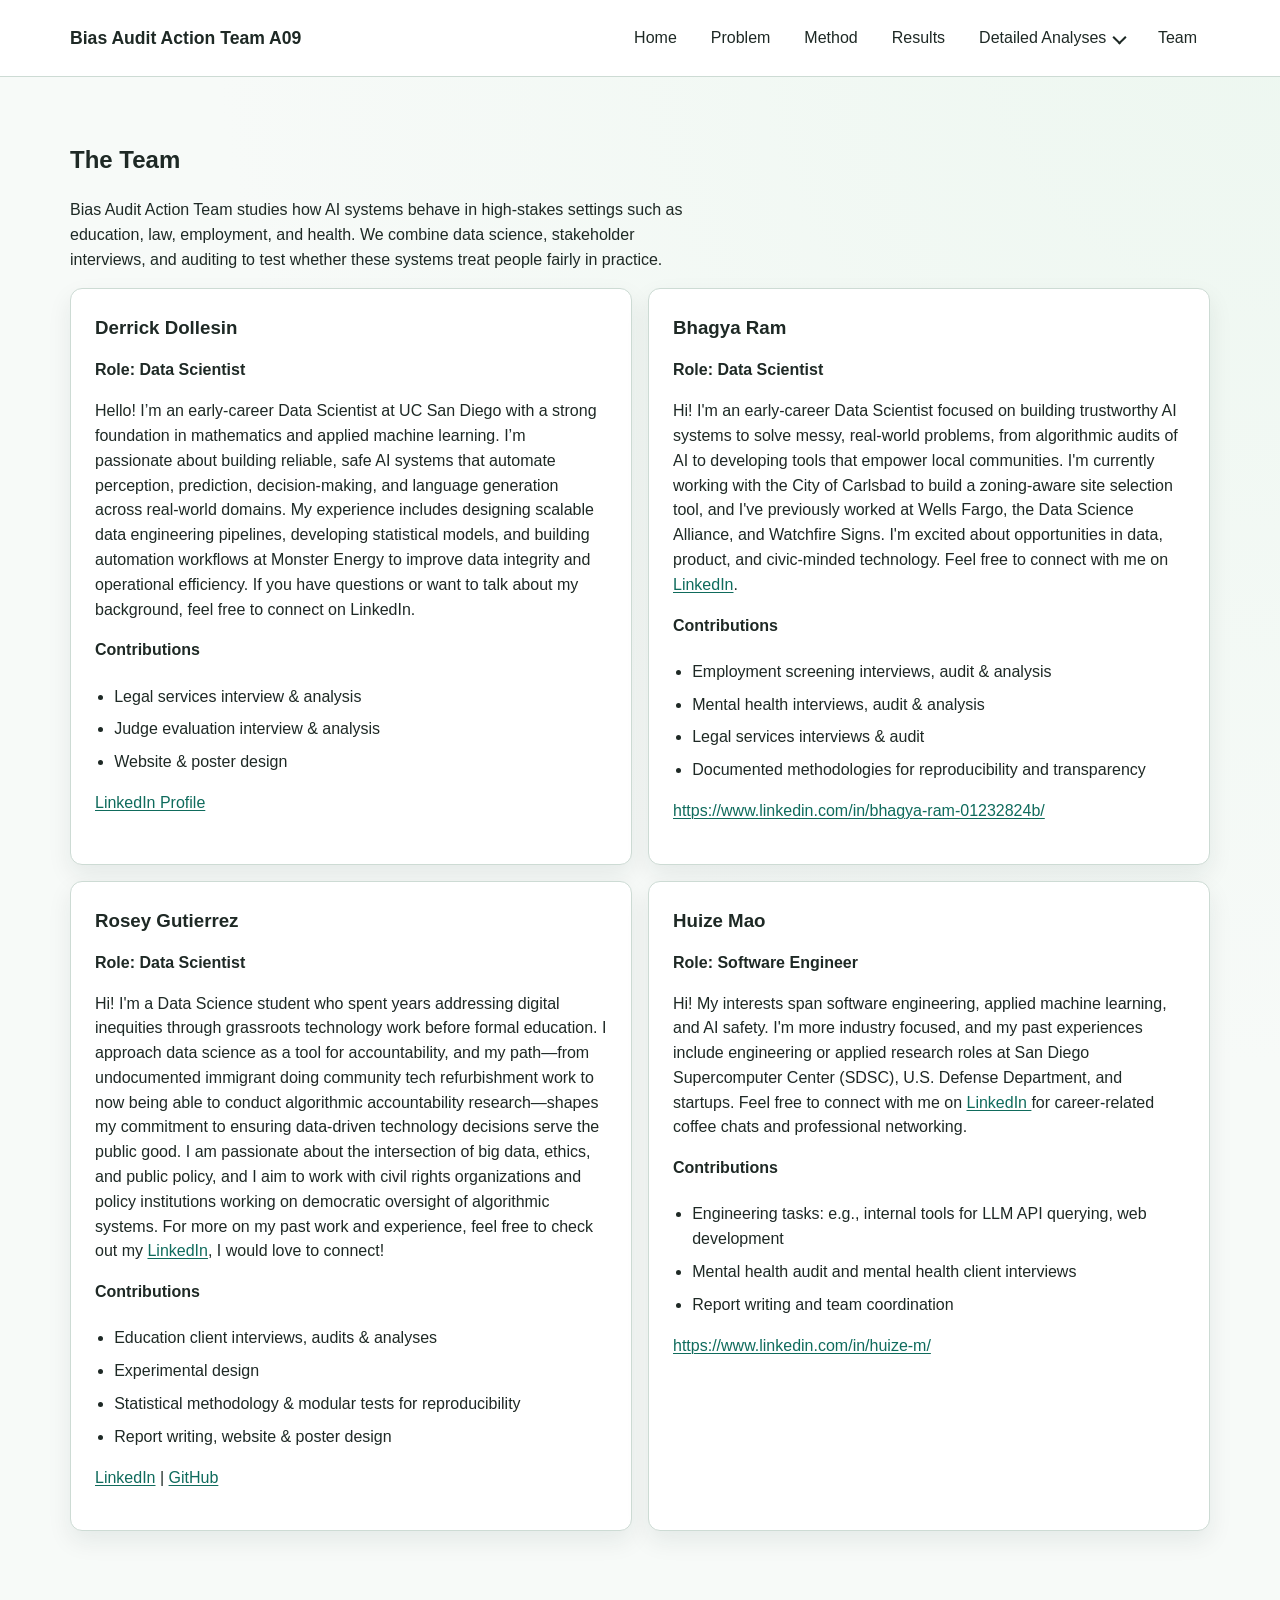
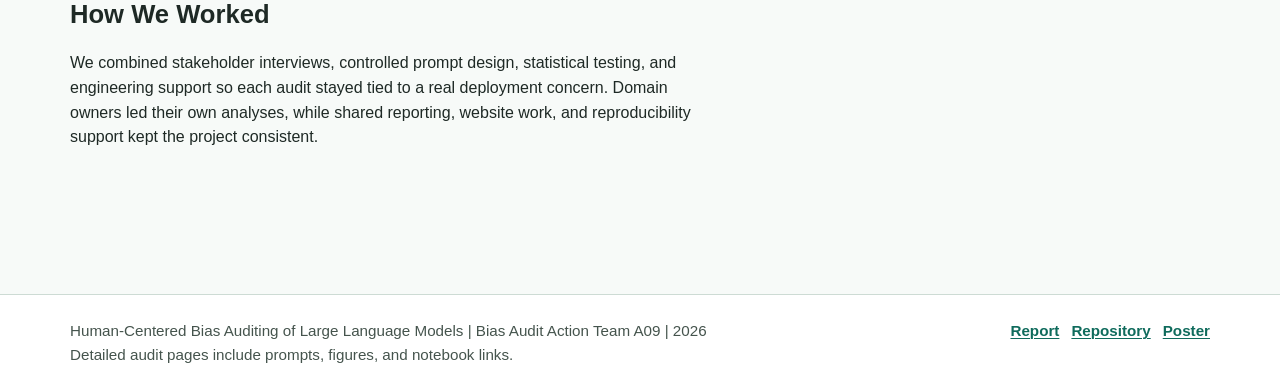
==== commit 3d75b8e8: "update structure for clarity, style improvement (eg zoom in for images) when clicked" ====
--- a/src/team/index.html
+++ b/src/team/index.html
@@ -14,17 +14,17 @@
     <section class="section container" aria-labelledby="team-title">
       <h1 id="team-title">The Team</h1>
       <p>
-        Bias Audit Action Team exists to stress-test the black box. We blend the rigor of data science with the nuance of social science to audit AI systems where they are most vulnerable: their application in education, law, employment, and health. Our mission is to turn statistical red flags into actionable, real-world accountability.
+        Bias Audit Action Team studies how AI systems behave in high-stakes settings such as education, law, employment, and health. We combine data science, stakeholder interviews, and auditing to test whether these systems treat people fairly in practice.
       </p>
 
       <div class="card-grid team-grid" aria-label="Team member cards">
         <article class="card" id="member-derrick">
           <h3>Derrick Dollesin</h3>
-          <p><strong>Role: Data Scientist</p></strong>
+          <p><strong>Role: Data Scientist</strong></p>
           <p>Hello! I’m an early-career Data Scientist at UC San Diego with a strong foundation in mathematics and applied machine learning. 
             I’m passionate about building reliable, safe AI systems that automate perception, prediction, decision-making, and language generation across real-world domains. 
             My experience includes designing scalable data engineering pipelines, developing statistical models, and building automation workflows at Monster Energy to improve data integrity and operational efficiency.
-            If you have any questions or like to discuss my background feel free to connect on LinkedIn!
+            If you have questions or want to talk about my background, feel free to connect on LinkedIn.
           </p>
           <h4>Contributions</h4>
           <ul class="list-tight">
@@ -44,7 +44,7 @@
             previously worked at Wells Fargo, the Data Science Alliance, and Watchfire Signs. 
             
             I'm excited about opportunities in data, product, and civic-minded technology. 
-            Feel free to connect me with on <a href="https://www.linkedin.com/in/bhagya-ram-01232824b/"> LinkedIn</a>!</p>
+            Feel free to connect with me on <a href="https://www.linkedin.com/in/bhagya-ram-01232824b/">LinkedIn</a>.</p>
           <h4>Contributions</h4>
           <ul class="list-tight">
             <li>Employment screening interviews, audit & analysis</li>
@@ -63,7 +63,7 @@
             conduct algorithmic accountability research—shapes my commitment to ensuring data-driven technology decisions serve the public good. 
             I am passionate about the intersection of big data, ethics, and public policy, and I aim to work with civil rights organizations 
             and policy institutions working on democratic oversight of algorithmic systems. 
-            For more info on my past work and experience please feel free to check out my <a href="https://www.linkedin.com/in/rosey-a-gutierrez/"> LinkedIn</a>, 
+            For more on my past work and experience, feel free to check out my <a href="https://www.linkedin.com/in/rosey-a-gutierrez/">LinkedIn</a>, 
             I would love to connect!</p>
           <h4>Contributions</h4>
           <ul class="list-tight">
@@ -88,6 +88,13 @@
           <p><a href="https://www.linkedin.com/in/huize-m/">https://www.linkedin.com/in/huize-m/</a></p>
         </article>
       </div>
+
+      <section class="section" aria-labelledby="workflow-title">
+        <h2 id="workflow-title">How We Worked</h2>
+        <p>
+          We combined stakeholder interviews, controlled prompt design, statistical testing, and engineering support so each audit stayed tied to a real deployment concern. Domain owners led their own analyses, while shared reporting, website work, and reproducibility support kept the project consistent.
+        </p>
+      </section>
     </section>
 
   </main>
--- a/assets/css/styles.css
+++ b/assets/css/styles.css
@@ -23,6 +23,7 @@
   --font-heading: "Segoe UI", "Avenir Next", "Helvetica Neue", sans-serif;
   --font-body: "Segoe UI", "Avenir Next", "Helvetica Neue", sans-serif;
   --line-max: 72ch;
+  --header-offset: 72px;
 }
 
 * {
@@ -35,6 +36,7 @@
 
 body {
   margin: 0;
+  padding-top: var(--header-offset, 0px);
   font-family: var(--font-body);
   color: var(--color-text);
   background: radial-gradient(circle at top right, #edf7f0 0%, var(--color-bg) 45%);
@@ -64,6 +66,20 @@
   max-width: 100%;
 }
 
+pre {
+  max-width: 100%;
+  overflow-x: auto;
+  background: #10241e;
+  color: #eff8f4;
+  padding: var(--space-4);
+  border-radius: var(--radius-md);
+  box-shadow: var(--shadow-soft);
+}
+
+code {
+  font-family: "SFMono-Regular", Consolas, "Liberation Mono", monospace;
+}
+
 main {
   padding-bottom: var(--space-8);
 }
@@ -98,7 +114,9 @@
   border-bottom: 1px solid var(--color-border);
   background: rgba(255, 255, 255, 0.97);
   backdrop-filter: blur(4px);
-  position: sticky;
+  position: fixed;
+  left: 0;
+  right: 0;
   top: 0;
   z-index: 100;
 }
@@ -272,6 +290,82 @@
   color: var(--color-text-soft);
 }
 
+.eyebrow {
+  margin: 0 0 var(--space-2);
+  text-transform: uppercase;
+  letter-spacing: 0.08em;
+  font-size: 0.82rem;
+  font-weight: 700;
+  color: var(--color-primary);
+}
+
+.hero-lead {
+  font-size: 1.1rem;
+}
+
+.hero-supporting-copy {
+  margin-bottom: 0;
+}
+
+.hero-metrics,
+.info-grid,
+.results-overview {
+  display: grid;
+  grid-template-columns: repeat(2, minmax(0, 1fr));
+  gap: var(--space-4);
+  margin-top: var(--space-5);
+}
+
+.metric-card,
+.info-card {
+  border: 1px solid var(--color-border);
+  border-radius: var(--radius-md);
+  background: rgba(255, 255, 255, 0.85);
+  padding: var(--space-4);
+}
+
+.metric-card h2,
+.info-card h3 {
+  margin-top: 0;
+  margin-bottom: var(--space-2);
+  font-size: 1.05rem;
+}
+
+.hero-actions {
+  display: flex;
+  flex-wrap: wrap;
+  gap: var(--space-3);
+  margin-top: var(--space-5);
+}
+
+.button-link {
+  display: inline-flex;
+  align-items: center;
+  justify-content: center;
+  border-radius: 999px;
+  padding: 0.7rem 1rem;
+  background: var(--color-primary);
+  color: #ffffff;
+  text-decoration: none;
+  font-weight: 600;
+  border: 1px solid var(--color-primary);
+}
+
+.button-link:hover {
+  background: var(--color-primary-dark);
+  color: #ffffff;
+}
+
+.button-link.secondary {
+  background: transparent;
+  color: var(--color-text);
+}
+
+.section-intro {
+  max-width: 72ch;
+  color: var(--color-text-soft);
+}
+
 .icon-links {
   margin-top: var(--space-5);
   display: flex;
@@ -361,6 +455,14 @@
   background: #ffffff;
 }
 
+.chart-caption,
+.caption,
+figcaption {
+  margin-top: var(--space-2);
+  color: var(--color-text-soft);
+  font-size: 0.95rem;
+}
+
 .chart-svg {
   width: 100%;
   height: auto;
@@ -383,6 +485,15 @@
   gap: var(--space-3);
 }
 
+.summary-meta {
+  margin-top: var(--space-3);
+  color: var(--color-text-soft);
+}
+
+.limitation-note {
+  margin-bottom: 0;
+}
+
 .card-grid {
   display: grid;
   grid-template-columns: repeat(2, minmax(0, 1fr));
@@ -409,6 +520,55 @@
   border-radius: var(--radius-sm);
 }
 
+.results-table,
+.data-table,
+.rubric {
+  width: 100%;
+  border-collapse: collapse;
+  margin: 1.5rem 0;
+  font-size: 0.95rem;
+  display: block;
+  overflow-x: auto;
+}
+
+.results-table th,
+.results-table td,
+.data-table th,
+.data-table td,
+.rubric th,
+.rubric td {
+  border-bottom: 1px solid var(--color-border);
+  padding: 0.75rem 0.65rem;
+  text-align: left;
+  vertical-align: top;
+}
+
+.results-table th,
+.data-table th,
+.rubric th {
+  background: #eef5f1;
+  font-weight: 700;
+}
+
+.figure-row {
+  display: grid;
+  grid-template-columns: repeat(2, minmax(0, 1fr));
+  gap: var(--space-4);
+  align-items: start;
+}
+
+.figure {
+  border: 1px solid var(--color-border);
+  border-radius: var(--radius-md);
+  background: var(--color-surface);
+  padding: var(--space-4);
+  box-shadow: var(--shadow-soft);
+}
+
+.figure p {
+  margin-bottom: 0;
+}
+
 .list-tight {
   padding-left: 1.2rem;
 }
@@ -424,15 +584,100 @@
 }
 
 .footer-row {
+  display: flex;
+  align-items: flex-start;
+  justify-content: space-between;
+  gap: var(--space-4);
   padding: var(--space-5) 0;
   color: var(--color-text-soft);
   font-size: 0.95rem;
 }
 
+.footer-row p {
+  margin: 0;
+}
+
+.footer-note {
+  margin-top: var(--space-2);
+}
+
+.footer-links {
+  display: flex;
+  flex-wrap: wrap;
+  gap: var(--space-3);
+  font-weight: 600;
+}
+
+.zoomable-image {
+  cursor: zoom-in;
+}
+
+.image-lightbox {
+  position: fixed;
+  inset: 0;
+  z-index: 400;
+  display: none;
+}
+
+.image-lightbox.is-open {
+  display: block;
+}
+
+.lightbox-backdrop {
+  position: absolute;
+  inset: 0;
+  background: rgba(16, 24, 21, 0.72);
+}
+
+.lightbox-dialog {
+  position: relative;
+  z-index: 1;
+  width: min(1000px, calc(100% - 2rem));
+  max-height: calc(100vh - 2rem);
+  margin: 1rem auto;
+  border-radius: var(--radius-lg);
+  background: #ffffff;
+  box-shadow: 0 22px 44px rgba(0, 0, 0, 0.24);
+  padding: var(--space-5);
+  display: flex;
+  flex-direction: column;
+  gap: var(--space-3);
+}
+
+.lightbox-close {
+  align-self: flex-end;
+  border: 1px solid var(--color-border);
+  border-radius: 999px;
+  background: var(--color-surface);
+  color: var(--color-text);
+  padding: 0.55rem 0.9rem;
+  font: inherit;
+}
+
+.lightbox-image {
+  max-width: 100%;
+  max-height: calc(100vh - 11rem);
+  object-fit: contain;
+  margin-inline: auto;
+}
+
+.lightbox-caption {
+  margin: 0;
+  color: var(--color-text-soft);
+}
+
 @media (max-width: 980px) {
+  .hero-metrics,
+  .info-grid,
+  .results-overview,
   .chart-grid,
-  .card-grid {
+  .card-grid,
+  .figure-row {
     grid-template-columns: 1fr;
+  }
+
+  .footer-row {
+    flex-direction: column;
   }
 }
 
@@ -447,13 +692,16 @@
 
   .site-nav {
     display: none;
-    position: absolute;
+    position: fixed;
     left: 0;
     right: 0;
-    top: 100%;
+    top: var(--header-offset, 4.5rem);
     background: var(--color-surface);
     border-bottom: 1px solid var(--color-border);
     box-shadow: var(--shadow-soft);
+    max-height: calc(100vh - var(--header-offset, 4.5rem));
+    overflow-y: auto;
+    z-index: 120;
   }
 
   .site-header.menu-open .site-nav {
@@ -485,4 +733,25 @@
   .hero h1 {
     font-size: clamp(2rem, 5vw, 3rem);
   }
-}
+
+  .hero-actions,
+  .icon-links,
+  .footer-links {
+    gap: var(--space-2);
+  }
+
+  .button-link {
+    width: 100%;
+  }
+
+  .lightbox-dialog {
+    width: min(100%, calc(100% - 1rem));
+    max-height: calc(100vh - 1rem);
+    margin: 0.5rem auto;
+    padding: var(--space-4);
+  }
+
+  .lightbox-image {
+    max-height: calc(100vh - 10rem);
+  }
+}
